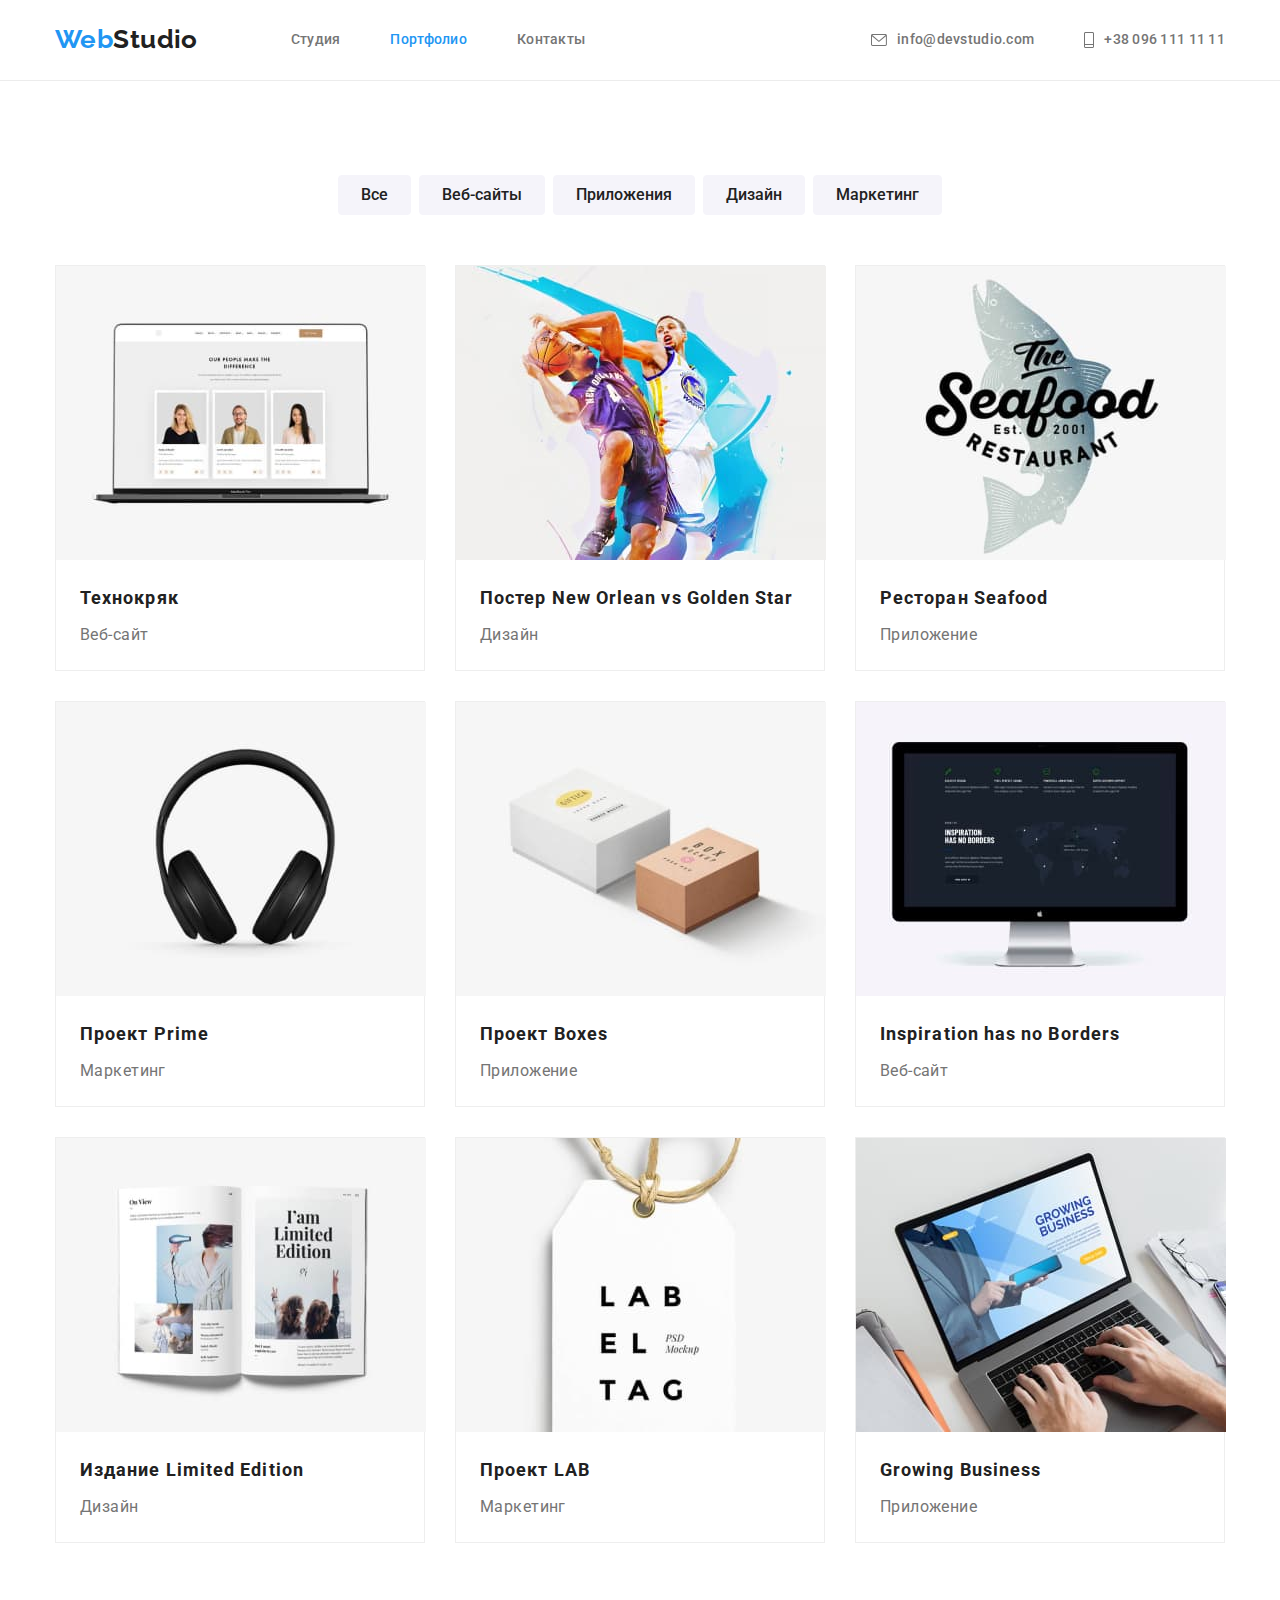
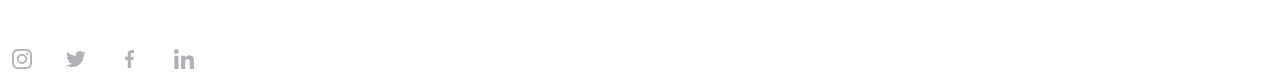
==== portfolio.html @ aae4782d "правка путей в портфолио" ====
<!DOCTYPE html>
<html lang="ru">

<head>
    <meta charset="UTF-8">
    <meta name="viewport" content="width=device-width, initial-scale=1.0">
    <title>hw-4</title>

    <link rel="preconnect" href="https://fonts.gstatic.com">
    <link
        href="https://fonts.googleapis.com/css2?family=Raleway:wght@700&family=Roboto:wght@400;500;700;900&display=swap"
        rel="stylesheet">

    <link rel="stylesheet"
        href="https://cdnjs.cloudflare.com/ajax/libs/modern-normalize/1.0.0/modern-normalize.min.css">

    <link rel="stylesheet" href="./css/main.css">
</head>

<body>
    <!-- шапка сайта -->
    <header class=" header portfolio">
        <div class="container">
            <nav class="site-nav">
                <a href="index.html" class="logo"> <span class="logo-blue">Web</span>Studio</a>
                <ul class="site-nav-list list">
                    <li class="site-nav-item">
                        <a href="./index.html" class="site-nav-link link">Студия</a>
                    </li>
                    <li class="site-nav-item">
                        <a href="./portfolio.html" class="site-nav-link link current">Портфолио</a>
                    </li>
                    <li class="site-nav-item">
                        <a href="" class="site-nav-link link">Контакты</a>
                    </li>
                </ul>
            </nav>

            <ul class="contact-nav-list list">
                <li class="contact-nav-item">
                    <a href="mailto:info@devstudio.com" class="contact-nav-link link" target="_blank">
                        <svg class="envelope" width='16' heigt='12'>
                            <use href="./images/sprite.svg#icon-envelope-opt"></use>
                        </svg>
                        info@devstudio.com
                    </a>
                </li>
                <li class="contact-nav-item">
                    <a href="tel:+380961111111" class="contact-nav-link link">
                        <svg class="telephone" width='10' heigt='16'>
                            <use href="./images/sprite.svg#icon-telephone-opt"></use>
                        </svg>
                        +38 096 111 11 11
                    </a>
                </li>
            </ul>
        </div>
    </header>

    <main>
        <section class="works section-padding">
            <div class="container">
                <!-- этот заголовок скроется css -->
                <h1 class="section-title visually-hidden">Наши работы</h1>

                <ul class="buttons-list list">
                    <li class="buttons-list-item">
                        <button class="button secondary" type="button">Все</button>
                    </li>
                    <li class="buttons-list-item">
                        <button class="button secondary" type="button">Веб-сайты</button>
                    </li>
                    <li class="buttons-list-item">
                        <button class="button secondary" type="button">Приложения</button>
                    </li>
                    <li class="buttons-list-item">
                        <button class="button secondary" type="button">Дизайн</button>
                    </li>
                    <li class="buttons-list-item">
                        <button class="button secondary" type="button">Маркетинг</button>
                    </li>
                </ul>

                <ul class="kard-list list">
                    <li class="kard-list-item">
                        <a href="./portfolio.html" class="link">
                            <img src="./images/our-works/our-work-1-optimize.jpg" width="370" height="294"
                                alt="пример первой работы">
                            <div class="kard-list-info">
                                <h2 class="kard-list-title">Технокряк</h2>
                                <p class="kard-list-text">Веб-сайт</p>
                            </div>

                        </a>
                    </li>
                    <li class="kard-list-item">
                        <a href="./portfolio.html" class="link">
                            <img src="./images/our-works/our-work-2-optimize.jpg" width="370" height="294"
                                alt="пример второй работы">
                            <div class="kard-list-info">
                                <h2 class="kard-list-title">Постер <span lang="en">New Orlean vs Golden Star</span></h2>
                                <p class="kard-list-text">Дизайн</p>
                            </div>

                        </a>
                    </li>
                    <li class="kard-list-item">
                        <a href="./portfolio.html" class="link">
                            <img src="./images/our-works/our-work-3-optmize.jpg" width="370" height="294"
                                alt="пример третьей работы">
                            <div class="kard-list-info">
                                <h2 class="kard-list-title">Ресторан <span lang="en">Seafood</span></h2>
                                <p class="kard-list-text">Приложение</p>
                            </div>

                        </a>
                    </li>
                    <li class="kard-list-item">
                        <a href="./portfolio.html" class="link">
                            <img src="./images/our-works/our-work-4-optimize.jpg" width="370" height="294"
                                alt="пример четвертой работы">
                            <div class="kard-list-info">
                                <h2 class="kard-list-title">Проект <span lang="en">Prime</span></h2>
                                <p class="kard-list-text">Маркетинг</p>
                            </div>

                        </a>
                    </li>
                    <li class="kard-list-item">
                        <a href="./portfolio.html" class="link">
                            <img src="./images/our-works/our-work-5-optimize.jpg" width="370" height="294"
                                alt="пример пятой работы">
                            <div class="kard-list-info">
                                <h2 class="kard-list-title">Проект <span lang="en">Boxes</span></h2>
                                <p class="kard-list-text">Приложение</p>
                            </div>

                        </a>
                    </li>
                    <li class="kard-list-item">
                        <a href="./portfolio.html" class="link">
                            <img src="./images/our-works/our-work-6-optimize.jpg" width="370" height="294"
                                alt="пример шестой работы">
                            <div class="kard-list-info">
                                <h2 class="kard-list-title" lang="en">Inspiration has no Borders</h2>
                                <p class="kard-list-text">Веб-сайт</p>
                            </div>

                        </a>
                    </li>
                    <li class="kard-list-item">
                        <a href="./portfolio.html" class="link">
                            <img src="./images/our-works/our-work-7-optimize.jpg" width="370" height="294"
                                alt="пример седьмой работы">
                            <div class="kard-list-info">
                                <h2 class="kard-list-title">Издание <span lang="en">Limited Edition</span></h2>
                                <p class="kard-list-text">Дизайн</p>
                            </div>

                        </a>
                    </li>
                    <li class="kard-list-item">
                        <a href="./portfolio.html" class="link">
                            <img src="./images/our-works/our-work-8-optimize.jpg" width="370" height="294"
                                alt="пример восьмой работы">
                            <div class="kard-list-info">
                                <h2 class="kard-list-title">Проект <span lang="en">LAB</span></h2>
                                <p class="kard-list-text">Маркетинг</p>
                            </div>

                        </a>
                    </li>
                    <li class="kard-list-item">
                        <a href="./portfolio.html" class="link">
                            <img src="./images/our-works/our-work-9-optimize.jpg" width="370" height="294"
                                alt="пример девятой работы">
                            <div class="kard-list-info">
                                <h2 class="kard-list-title" lang="en">Growing Business</h2>
                                <p class="kard-list-text">Приложение</p>
                            </div>

                        </a>
                    </li>
                </ul>
            </div>
        </section>
    </main>

    <ul class="social-link-list list">
        <li class="social-link-item">
            <a class="social-link-btn" href="" aria-label="Instagram">
                <svg class="social-link-img" width='20' heigt='20'>
                    <use href="./images/sprite.svg#icon-instagram-opt"></use>
                </svg>
            </a>
        </li>
        <li class="social-link-item">
            <a class="social-link-btn" href="" aria-label="Twitter">
                <svg class="social-link-img" width='20' heigt='16'>
                    <use href="./images/sprite.svg#icon-twitter-opt"></use>
                </svg>
            </a>
        </li>
        <li class="social-link-item">
            <a class="social-link-btn" href="" aria-label="Facebook">
                <svg class="social-link-img" width='10' heigt='20'>
                    <use href="./images/sprite.svg#icon-facebook-opt"></use>
                </svg>
            </a>
        </li>
        <li class="social-link-item">
            <a class="social-link-btn" href="" aria-label="LinkedIn">
                <svg class="social-link-img" width='20' heigt='20'>
                    <use href="./images/sprite.svg#icon-linkedin-opt"></use>
                </svg>
            </a>
        </li>
    </ul>
</body>

</html>
---- css/main.css ----
:root {
  --primary-white-color: #ffffff;
  --title-color: #212121;
  --text-primary-color: #757575;
  --link-contact-nav-color: #757575;
  --link-footer-color: rgba(255, 255, 255, 0.6);
  --background-secondary-color: #f5f4fa;
  --background-footer-color: #2f303a;
  --accent-color: #2196f3;
  --soc-link-primary-color: #AFB1B8;
}

body {
  font-family: "Roboto", sans-serif;
  color: var(--text-primary-color);
  background-color: var(--primary-white-color);
  letter-spacing: 0.03em;
  font-size: 14px;
}

/*сброс стилей от браузера*/
h1,
h2,
h3,
h4,
h5,
h6,
p {
  margin: 0;
}

ul,
ol {
  margin: 0;
  padding: 0;
}

img {
  display: block;
}
/* END */

/* классы-утилиты */

.list {
  list-style: none;
}

.link {
  text-decoration: none;
  cursor: pointer;
}

.address {
  font-style: normal;
}

.visually-hidden {
  position: absolute;
  width: 1px;
  height: 1px;
  margin: -1px;
  border: 0;
  padding: 0;
  clip: rect(0 0 0 0);
  overflow: hidden;
}

.container {
  width: 1200px;
  padding-left: 15px;
  padding-right: 15px;
  margin-left: auto;
  margin-right: auto;

}
/* END */

/* SECTION */
.section-padding {
  padding-top: 94px;
  padding-bottom: 94px;
}

.section-title {
  margin-bottom: 50px;

  font-weight: 700;
  font-size: 36px;
  line-height: 1.17;
  text-align: center;
  color: var(--title-color);
}

/* BUTTON */
.button {
  border: 1px solid transparent;
  border-radius: 4px;

  font-family: inherit;
  font-size: 16px;
  cursor: pointer;
}
.button.primary {
  
  padding-top: 10px;
  padding-bottom: 10px;
  padding-left: 32px;
  padding-right: 32px;
  border: 1px solid var(--accent-color);
  box-shadow: 0px 4px 4px rgba(0, 0, 0, 0.15);

  font-weight: 700;
  line-height: 1.87;
  text-align: center;
  color: var(--primary-white-color);
  background-color: var(--accent-color);
  letter-spacing: 0.06em;
}

.button.secondary {
  padding-top: 6px;
  padding-bottom: 6px;
  padding-left: 22px;
  padding-right: 22px;

  border: 1px solid var(--background-secondary-color);
  font-weight: 500;
  line-height: 1.62;
  text-align: center;
  color: var(--title-color);
  background-color: var(--background-secondary-color);
}

.button.secondary:hover,
.button.secondary:focus {
  color: var(--primary-white-color);
  background-color: var(--accent-color);
}

.button.primary:hover,
.button.primary:focus {
  color: var(--primary-white-color);
}
/* BUTTON END */

/* HEADER */

.header .container {
  display: flex;
  align-items: center;
}

.site-nav {
  display: flex;
  align-items: centr;
  margin-right: auto;
}

.site-nav-list {
  display: flex;
  align-items: center;
}

.site-nav-link {
  display: block;
  padding-top: 32px;
  padding-bottom: 32px;
}

.contact-nav-link{
  display: flex;
  align-items: center;
  justify-content: center;
  padding-top: 32px;
  padding-bottom: 32px;
}

.contact-nav-link .telephone{
  padding: 0;
  margin: 0;
  width: 10px;
  height: 16px;
  margin-right: 10px;
  fill: currentColor;
}


.contact-nav-link .envelope{
  width: 16px;
  height: 12px;
  padding: 0;
  margin: 0;
  margin-right: 10px;
  fill: currentColor;
}





.site-nav-item:not(:last-child) {
  margin-right: 50px;
}

.contact-nav-list {
  display: flex;
}



/* .contact-nav-item{
  display: flex;
  text-align: center;
  justify-content: center;
} */

.contact-nav-item:not(:last-child) {
  margin-right: 50px;
}

.logo {
  padding-top: 24px;
  padding-bottom: 24px;
  margin-right: 93px;

  font-family: "Raleway", sans-serif;
  font-weight: 700;
  font-size: 26px;
  line-height: 1.2;
  color: var(--title-color);
  text-decoration: none;
}

.logo-blue {
  color: var(--accent-color);
}

.logo-white {
  color: var(--primary-white-color);
}

.site-nav .link {
  color: var(--title-color);
}

.contact-nav .link {
  color: var(--text-primary-color);
}

.header .link {
  font-weight: 500;
  line-height: 1.14;
  letter-spacing: 0.02em;
  color: inherit;
}

.header .link:hover,
.header .link:focus {
  color: var(--accent-color);
}

.link.current {
  color: var(--accent-color);
}

.header.portfolio{
  border-bottom: 1px solid #ECECEC;;
}
/* HEADER END */

/* HERO */
.hero {
  padding-top: 200px;
  padding-bottom: 200px;
  text-align: center;

  background-color: var(--background-footer-color); 
}

.overlay {
  max-width: 1600px;
  height: 600px;
  margin-left: auto;
 
  background-image: linear-gradient(rgba(47,48,58,0.4), rgba(47,48,58,0.4)),url(../images/hero/hero-optimize.jpg);
  background-repeat: no-repeat;
  background-size: cover;
  background-position: center;

}

.hero-title {
  margin-bottom: 30px;

  font-weight: 900;
  font-size: 44px;
  line-height: 1.36;
  letter-spacing: 0.06em;
  text-transform: uppercase;
  color: var(--primary-white-color);
}
/* HERO END */

/* FEATURE */

.feature-list {
  display: flex;
}

.feature-list-item {
  width: calc((100% - 3 * 30px) / 4);
}

.feature-list-item>.blank{
  display: flex;
  align-items: center;
  justify-content: center;
  margin-bottom: 30px;

  background-color: var(--background-secondary-color);
}

.feature-list-item:not(:last-child) {
  margin-right: 30px;
}

.feature-title {
  margin-bottom: 10px;

  font-weight: 700;
  font-size: inherit;
  line-height: 1.14;
  letter-spacing: 0.03em;
  text-transform: uppercase;
  color: var(--title-color);
}

.feature-text {
  font-weight: 400;
  line-height: 1.71;
}
/* FEATURE  END*/

/* DIRECTIONS */
.directions {
  padding-bottom: 94px;
}

.directions-list {
  display: flex;
}

.directions-list-item {
  width: calc((100% - 30 * 2px) / 3);
}

.directions-list-item:not(:last-child) {
  margin-right: 30px;
}
/* DIRECTIONS END*/

/* TEAM */
.time {
  background-color: var(--background-secondary-color);
}

.time-list {
  display: flex;
}

.time-list-item {
  text-align: center;
  width: calc((100% - 3 * 30px) / 4);
  box-shadow: 0px 1px 3px rgba(0, 0, 0, 0.12), 0px 1px 1px rgba(0, 0, 0, 0.14),
    0px 2px 1px rgba(0, 0, 0, 0.2);
  border-radius: 0px 0px 4px 4px;
}

.time-list-item:not(:last-child) {
  margin-right: 30px;
}

.time-list-info{
  padding-top: 30px;
  padding-bottom: 30px;
  padding-left: 32px;
  padding-right: 32px;
}

.time-title {
  margin-bottom: 10px;

  font-weight: 500;
  font-size: 16px;
  line-height: 1.19;
  color: var(--title-color);
}

.time-text {
  font-weight: 400;
  font-size: 16px;
  line-height: 1.19;
  margin-bottom: 16px;
}

.social-link-list{
  display: flex;
  
}

.social-link-btn{
  display: flex;
  text-align: center;
  justify-content: center;
  width: 44px;
  height: 44px;
  border-radius: 50%;
  color: var(--soc-link-primary-color);
}

.social-link-item:not(:last-child){
  margin-right: 10px;
}


.social-link-btn:hover,
.social-link-btn:focus{
  color: var(--primary-white-color);
  background-color: var(--accent-color);
}

.social-link-img{
  fill: currentColor;
}
/* TEAM END */

/* KLIENTS */
.clients-list{
  display: flex;
}


.klients-btn{
  display: flex;
  align-items: center;
  justify-content: center;
  border: 1px solid var(--soc-link-primary-color);
  border-radius: 4px;
  width: 170px;
  height: 90px;
  color: var(--soc-link-primary-color);
  
}

.klients-btn:hover,
.klients-btn:focus{
  border: 1px solid var(--accent-color);
  color: var(--accent-color);
}

.clients-list-item:not(:last-child){
  margin-right: 30px;
}

.clients-img{
  fill: currentColor;
}

/* KLIENTS END*/

/* PORTFOLIO */

.buttons-list {
  display: flex;
  justify-content: center;
  margin-bottom: 50px;
}

.buttons-list-item:not(:last-child) {
  margin-right: 8px;
}

.kard-list {
  display: flex;
  flex-wrap: wrap;
}

.kard-list-item {
  width: calc((100% - 2 * 30px) / 3);
  border: 1px solid #eeeeee;
}

.kard-list-item:not(:nth-last-child(-n + 3)) {
  margin-bottom: 30px;
}

.kard-list-item:not(:nth-child(3n)) {
  margin-right: 30px;
}

.kard-list-item:hover,
.kard-list-item:focus{
  box-shadow: 0px 1px 1px rgba(0, 0, 0, 0.12), 0px 4px 4px rgba(0, 0, 0, 0.06), 1px 4px 6px rgba(0, 0, 0, 0.16);
}

.kard-list-info{
  padding-top: 20px;
  padding-bottom: 20px;
  padding-left: 24px;
  padding-right: 24px;

  background-color: var(--primary-white-color);
}

.kard-list-title {
  margin-bottom: 4px;

  font-weight: 700;
  font-size: 18px;
  line-height: 2;
  letter-spacing: 0.06em;
  color: var(--title-color);
}

.kard-list-text {
  font-weight: 400;
  font-size: 16px;
  line-height: 1.87;
  color: var(--text-primary-color);
}
/* PORTFOLIO END*/

/* FOOTER */
.footer {
  padding-top: 60px;
  padding-bottom: 60px;

  background-color: var(--background-footer-color);
}

.footer .container{
  display: flex;
}

.footer-contacts{
  margin-right: 70px;
}

.footer .logo {
  display: block;
  padding: 0;
  margin: 0;
  margin-bottom: 20px;
}

.footer-address,
.footer-tel {
  font-weight: 400;
  line-height: 1.7;
}

.footer-address {
  margin-bottom: 9px;

  color: var(--primary-white-color);
}

.footer-address-list-item:not(:last-child) {
  margin-bottom: 9px;
}

.footer-tel {
  color: var(--link-footer-color);
}

.footer-tel:hover,
.footer-tel:focus {
  color: var(--accent-color);
}


.footer-join-text{
  margin-bottom: 20px;

  font-weight: 700;
  font-size: 16.4px;
  line-height: 1.19;
  color: var(--primary-white-color);
}

.footer .social-link-btn{
  background-color: rgba(255, 255, 255, 0.1);
}

.footer .social-link-btn:hover,
.footer .social-link-btn:focus{
  background-color: var(--accent-color);
}

/* FOOTER END*/
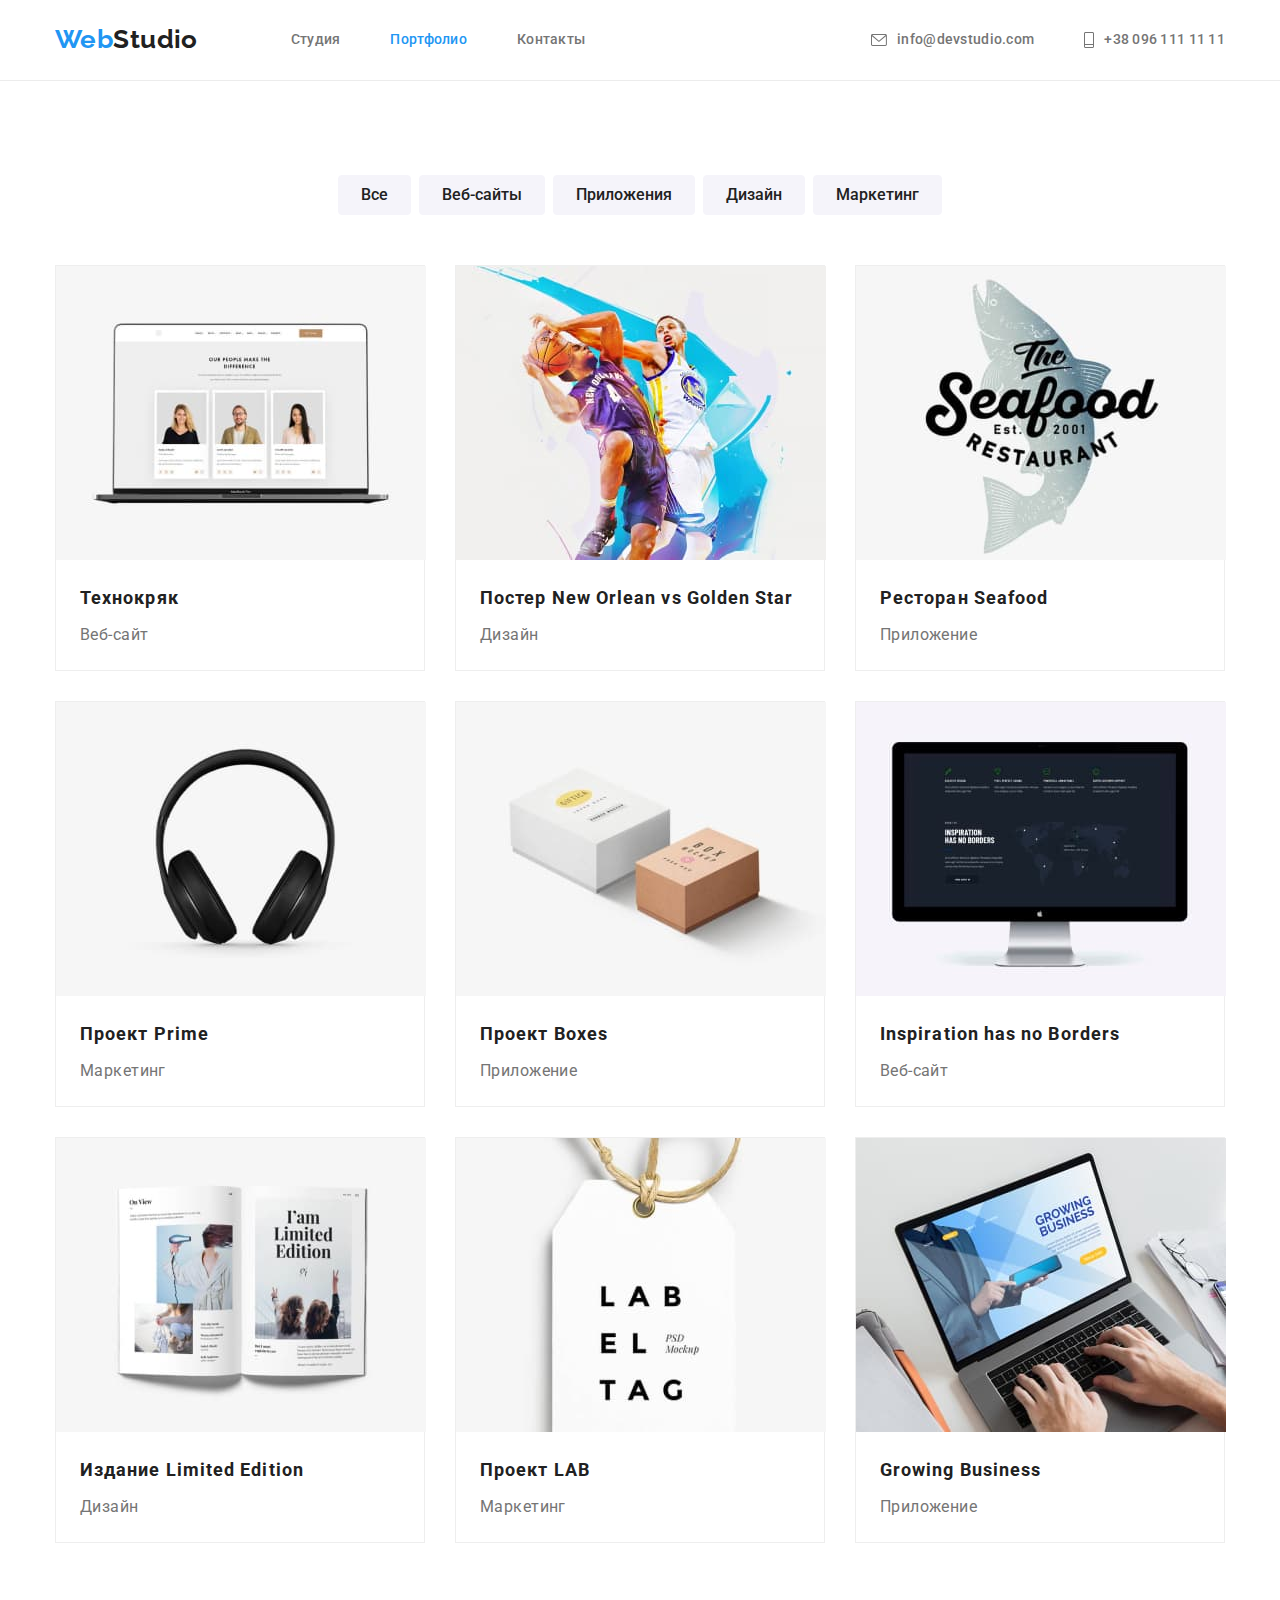
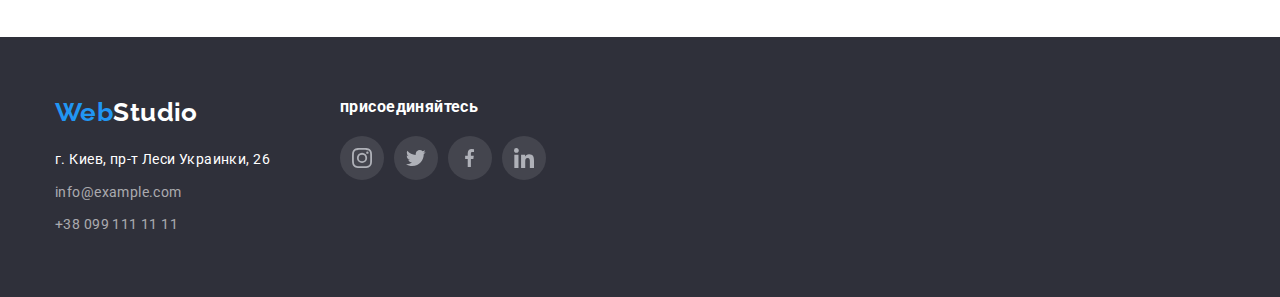
==== commit 6309ca5b: "исправление футера в портфолио" ====
--- a/portfolio.html
+++ b/portfolio.html
@@ -186,36 +186,60 @@
         </section>
     </main>
 
-    <ul class="social-link-list list">
-        <li class="social-link-item">
-            <a class="social-link-btn" href="" aria-label="Instagram">
-                <svg class="social-link-img" width='20' heigt='20'>
-                    <use href="./images/sprite.svg#icon-instagram-opt"></use>
-                </svg>
-            </a>
-        </li>
-        <li class="social-link-item">
-            <a class="social-link-btn" href="" aria-label="Twitter">
-                <svg class="social-link-img" width='20' heigt='16'>
-                    <use href="./images/sprite.svg#icon-twitter-opt"></use>
-                </svg>
-            </a>
-        </li>
-        <li class="social-link-item">
-            <a class="social-link-btn" href="" aria-label="Facebook">
-                <svg class="social-link-img" width='10' heigt='20'>
-                    <use href="./images/sprite.svg#icon-facebook-opt"></use>
-                </svg>
-            </a>
-        </li>
-        <li class="social-link-item">
-            <a class="social-link-btn" href="" aria-label="LinkedIn">
-                <svg class="social-link-img" width='20' heigt='20'>
-                    <use href="./images/sprite.svg#icon-linkedin-opt"></use>
-                </svg>
-            </a>
-        </li>
-    </ul>
+    <footer class="footer">
+        <div class="container">
+            <div class="footer-contacts">
+                <a href="index.html" class="logo"> <span class="logo-blue">Web</span><span
+                        class="logo-white">Studio</span></a>
+                <address class="address">
+                    <p class="footer-address">г. Киев, пр-т Леси Украинки, 26</p>
+                    <ul class="footer-address-list list">
+                        <li class="footer-address-list-item">
+                            <a href="mailto:info@example.com" class="footer-tel link"
+                                target="_blank">info@example.com</a>
+                        </li>
+                        <li class="footer-address-list-item">
+                            <a href="tel:+380991111111" class="footer-tel link">+38 099 111 11 11</a>
+                        </li>
+                    </ul>
+                </address>
+            </div>
+            <div class="footer-join">
+                <p class="footer-join-text">присоединяйтесь</p>
+                <ul class="social-link-list list">
+                    <li class="social-link-item">
+                        <a class="social-link-btn" href="" aria-label="Instagram">
+                            <svg class="social-link-img" width='20' heigt='20'>
+                                <use href="./images/sprite.svg#icon-instagram-opt"></use>
+                            </svg>
+                        </a>
+                    </li>
+                    <li class="social-link-item">
+                        <a class="social-link-btn" href="" aria-label="Twitter">
+                            <svg class="social-link-img" width='20' heigt='16'>
+                                <use href="./images/sprite.svg#icon-twitter-opt"></use>
+                            </svg>
+                        </a>
+                    </li>
+                    <li class="social-link-item">
+                        <a class="social-link-btn" href="" aria-label="Facebook">
+                            <svg class="social-link-img" width='10' heigt='20'>
+                                <use href="./images/sprite.svg#icon-facebook-opt"></use>
+                            </svg>
+                        </a>
+                    </li>
+                    <li class="social-link-item">
+                        <a class="social-link-btn" href="" aria-label="LinkedIn">
+                            <svg class="social-link-img" width='20' heigt='20'>
+                                <use href="./images/sprite.svg#icon-linkedin-opt"></use>
+                            </svg>
+                        </a>
+                    </li>
+                </ul>
+            </div>
+
+        </div>
+    </footer>
 </body>
 
 </html>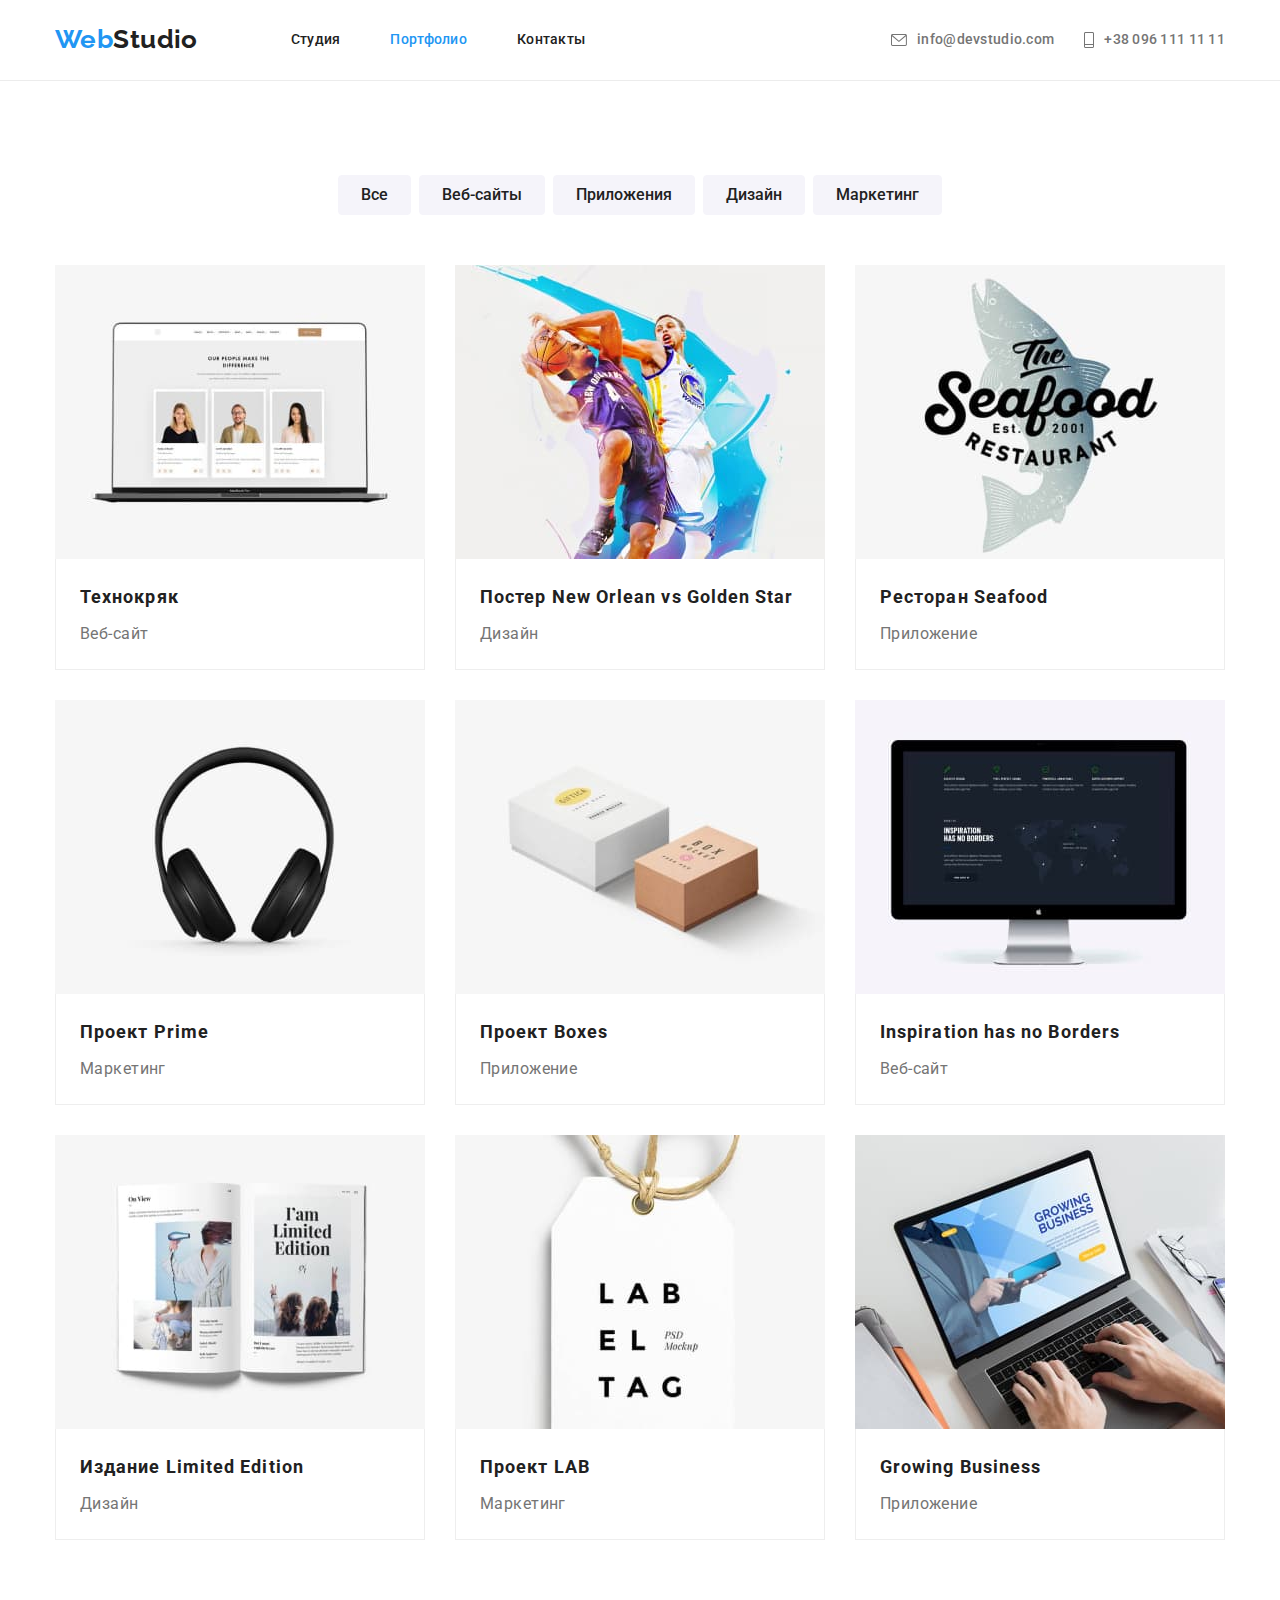
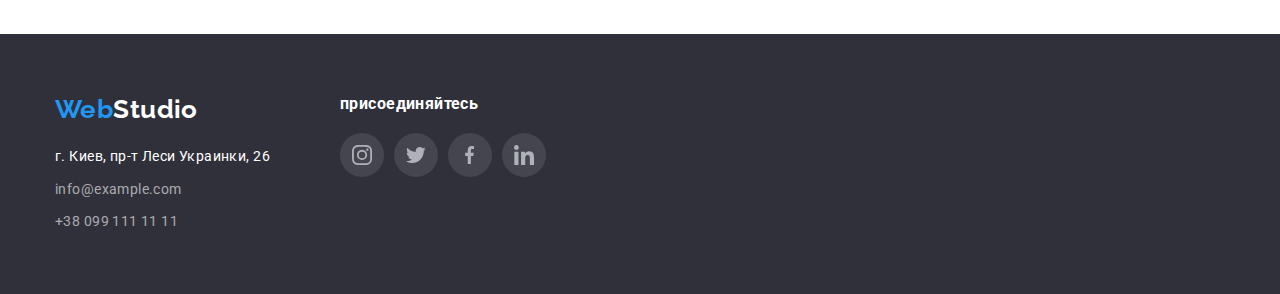
==== commit 6c8bc732: "корректировка" ====
--- a/portfolio.html
+++ b/portfolio.html
@@ -19,7 +19,7 @@
 
 <body>
     <!-- шапка сайта -->
-    <header class=" header portfolio">
+    <header class=" header button-line">
         <div class="container">
             <nav class="site-nav">
                 <a href="index.html" class="logo"> <span class="logo-blue">Web</span>Studio</a>
--- a/css/main.css
+++ b/css/main.css
@@ -151,6 +151,17 @@
   align-items: center;
 }
 
+.header .link {
+  font-weight: 500;
+  line-height: 1.14;
+  letter-spacing: 0.02em;
+}
+
+.header .link:hover,
+.header .link:focus {
+  color: var(--accent-color);
+}
+
 .site-nav {
   display: flex;
   align-items: centr;
@@ -160,12 +171,30 @@
 .site-nav-list {
   display: flex;
   align-items: center;
+}
+
+.site-nav-item:not(:last-child) {
+  margin-right: 50px;
 }
 
 .site-nav-link {
   display: block;
   padding-top: 32px;
   padding-bottom: 32px;
+
+  color: var(--title-color);
+}
+
+.site-nav-link.current {
+  color: var(--accent-color);
+}
+
+.contact-nav-list {
+  display: flex;
+}
+
+.contact-nav-item:not(:last-child) {
+  margin-right: 30px;
 }
 
 .contact-nav-link{
@@ -174,6 +203,8 @@
   justify-content: center;
   padding-top: 32px;
   padding-bottom: 32px;
+
+  color: inherit;
 }
 
 .contact-nav-link .telephone{
@@ -195,30 +226,6 @@
   fill: currentColor;
 }
 
-
-
-
-
-.site-nav-item:not(:last-child) {
-  margin-right: 50px;
-}
-
-.contact-nav-list {
-  display: flex;
-}
-
-
-
-/* .contact-nav-item{
-  display: flex;
-  text-align: center;
-  justify-content: center;
-} */
-
-.contact-nav-item:not(:last-child) {
-  margin-right: 50px;
-}
-
 .logo {
   padding-top: 24px;
   padding-bottom: 24px;
@@ -240,31 +247,7 @@
   color: var(--primary-white-color);
 }
 
-.site-nav .link {
-  color: var(--title-color);
-}
-
-.contact-nav .link {
-  color: var(--text-primary-color);
-}
-
-.header .link {
-  font-weight: 500;
-  line-height: 1.14;
-  letter-spacing: 0.02em;
-  color: inherit;
-}
-
-.header .link:hover,
-.header .link:focus {
-  color: var(--accent-color);
-}
-
-.link.current {
-  color: var(--accent-color);
-}
-
-.header.portfolio{
+.header.button-line{
   border-bottom: 1px solid #ECECEC;;
 }
 /* HEADER END */
@@ -488,7 +471,6 @@
 
 .kard-list-item {
   width: calc((100% - 2 * 30px) / 3);
-  border: 1px solid #eeeeee;
 }
 
 .kard-list-item:not(:nth-last-child(-n + 3)) {
@@ -509,6 +491,9 @@
   padding-bottom: 20px;
   padding-left: 24px;
   padding-right: 24px;
+  border-left: 1px solid#eeeeee;
+  border-right: 1px solid#eeeeee;
+  border-bottom: 1px solid#eeeeee;
 
   background-color: var(--primary-white-color);
 }
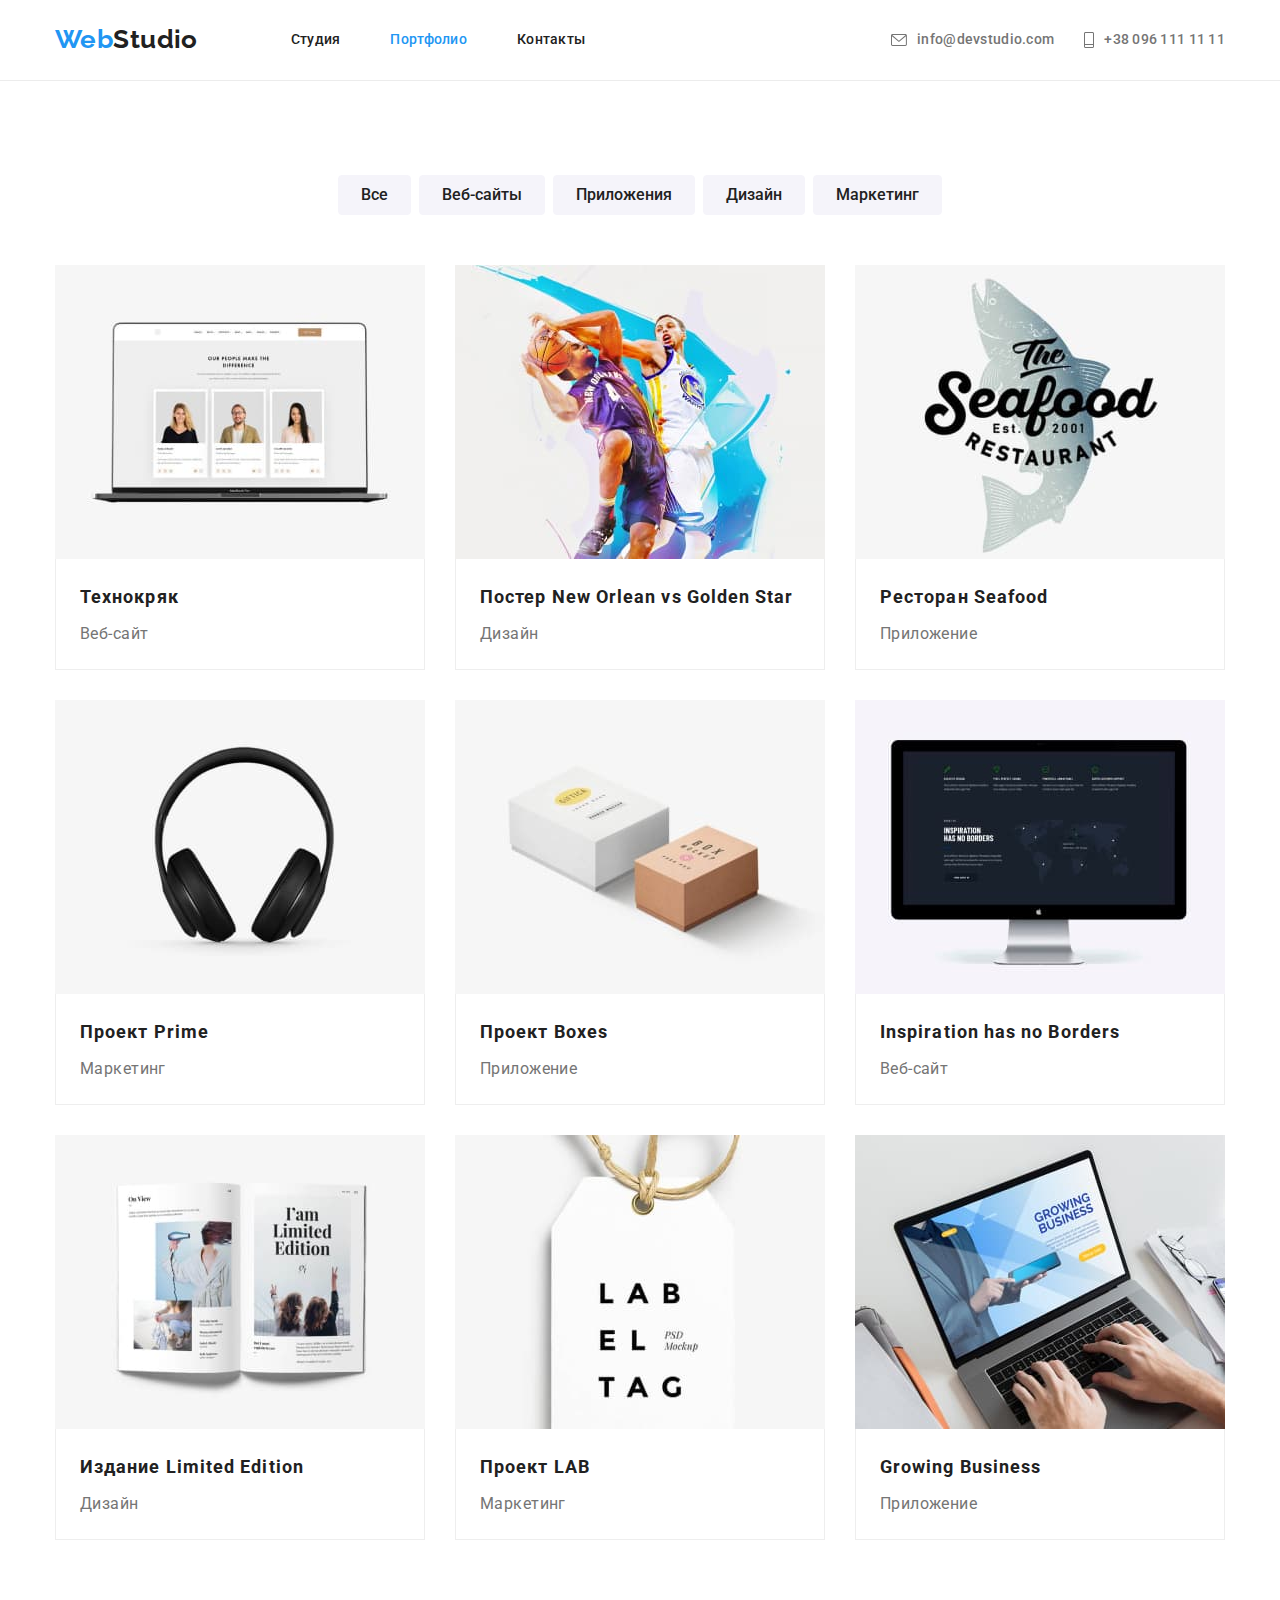
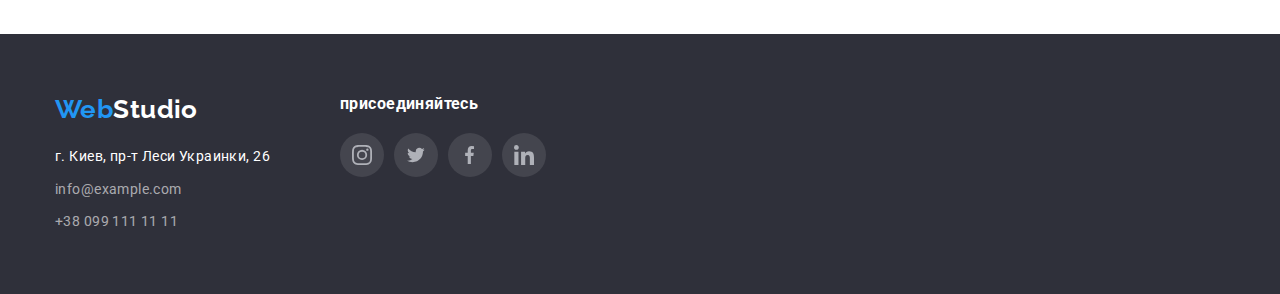
==== commit cfae2809: "ytp bp" ====
--- a/portfolio.html
+++ b/portfolio.html
@@ -19,7 +19,7 @@
 
 <body>
     <!-- шапка сайта -->
-    <header class=" header button-line">
+    <header class=" header bottom-line">
         <div class="container">
             <nav class="site-nav">
                 <a href="index.html" class="logo"> <span class="logo-blue">Web</span>Studio</a>
@@ -39,7 +39,7 @@
             <ul class="contact-nav-list list">
                 <li class="contact-nav-item">
                     <a href="mailto:info@devstudio.com" class="contact-nav-link link" target="_blank">
-                        <svg class="envelope" width='16' heigt='12'>
+                        <svg class="link-img" width = '16' height = '12'>
                             <use href="./images/sprite.svg#icon-envelope-opt"></use>
                         </svg>
                         info@devstudio.com
@@ -47,7 +47,7 @@
                 </li>
                 <li class="contact-nav-item">
                     <a href="tel:+380961111111" class="contact-nav-link link">
-                        <svg class="telephone" width='10' heigt='16'>
+                        <svg class="link-img" width ='10' height ='16'>
                             <use href="./images/sprite.svg#icon-telephone-opt"></use>
                         </svg>
                         +38 096 111 11 11
@@ -209,28 +209,28 @@
                 <ul class="social-link-list list">
                     <li class="social-link-item">
                         <a class="social-link-btn" href="" aria-label="Instagram">
-                            <svg class="social-link-img" width='20' heigt='20'>
+                            <svg class="social-link-img" width='20' height='20'>
                                 <use href="./images/sprite.svg#icon-instagram-opt"></use>
                             </svg>
                         </a>
                     </li>
                     <li class="social-link-item">
                         <a class="social-link-btn" href="" aria-label="Twitter">
-                            <svg class="social-link-img" width='20' heigt='16'>
+                            <svg class="social-link-img" width='20' height='16'>
                                 <use href="./images/sprite.svg#icon-twitter-opt"></use>
                             </svg>
                         </a>
                     </li>
                     <li class="social-link-item">
                         <a class="social-link-btn" href="" aria-label="Facebook">
-                            <svg class="social-link-img" width='10' heigt='20'>
+                            <svg class="social-link-img" width='10' height='20'>
                                 <use href="./images/sprite.svg#icon-facebook-opt"></use>
                             </svg>
                         </a>
                     </li>
                     <li class="social-link-item">
                         <a class="social-link-btn" href="" aria-label="LinkedIn">
-                            <svg class="social-link-img" width='20' heigt='20'>
+                            <svg class="social-link-img" width='20' height='20'>
                                 <use href="./images/sprite.svg#icon-linkedin-opt"></use>
                             </svg>
                         </a>
--- a/css/main.css
+++ b/css/main.css
@@ -7,7 +7,7 @@
   --background-secondary-color: #f5f4fa;
   --background-footer-color: #2f303a;
   --accent-color: #2196f3;
-  --soc-link-primary-color: #AFB1B8;
+  --soc-link-primary-color: #afb1b8;
 }
 
 body {
@@ -72,7 +72,6 @@
   padding-right: 15px;
   margin-left: auto;
   margin-right: auto;
-
 }
 /* END */
 
@@ -102,7 +101,6 @@
   cursor: pointer;
 }
 .button.primary {
-  
   padding-top: 10px;
   padding-bottom: 10px;
   padding-left: 32px;
@@ -197,7 +195,7 @@
   margin-right: 30px;
 }
 
-.contact-nav-link{
+.contact-nav-link {
   display: flex;
   align-items: center;
   justify-content: center;
@@ -207,21 +205,7 @@
   color: inherit;
 }
 
-.contact-nav-link .telephone{
-  padding: 0;
-  margin: 0;
-  width: 10px;
-  height: 16px;
-  margin-right: 10px;
-  fill: currentColor;
-}
-
-
-.contact-nav-link .envelope{
-  width: 16px;
-  height: 12px;
-  padding: 0;
-  margin: 0;
+.contact-nav-link > .link-img {
   margin-right: 10px;
   fill: currentColor;
 }
@@ -246,10 +230,19 @@
 .logo-white {
   color: var(--primary-white-color);
 }
-
-.header.button-line{
-  border-bottom: 1px solid #ECECEC;;
-}
+.header.bottom-line {
+  border-bottom: 1px solid #ececec;
+}
+
+/* через псевдоелемент */
+/* .header.bottom-line::after{
+  content: "";
+  display: block;
+  height: 1px;
+  background-position: bottom;
+
+  background-color: #ECECEC; 
+} */
 /* HEADER END */
 
 /* HERO */
@@ -258,19 +251,22 @@
   padding-bottom: 200px;
   text-align: center;
 
-  background-color: var(--background-footer-color); 
+  background-color: var(--background-footer-color);
 }
 
 .overlay {
   max-width: 1600px;
   height: 600px;
-  margin-left: auto;
- 
-  background-image: linear-gradient(rgba(47,48,58,0.4), rgba(47,48,58,0.4)),url(../images/hero/hero-optimize.jpg);
+  margin: 0 auto;
+
+  background-image: linear-gradient(
+      rgba(47, 48, 58, 0.4),
+      rgba(47, 48, 58, 0.4)
+    ),
+    url(../images/hero/hero-optimize.jpg);
   background-repeat: no-repeat;
   background-size: cover;
   background-position: center;
-
 }
 
 .hero-title {
@@ -295,13 +291,18 @@
   width: calc((100% - 3 * 30px) / 4);
 }
 
-.feature-list-item>.blank{
+.feature-list-item > .blank {
   display: flex;
   align-items: center;
   justify-content: center;
   margin-bottom: 30px;
-
+  width: 100%;
+  height: 120px;
   background-color: var(--background-secondary-color);
+}
+
+.blank-img{
+  fill: var(--title-color);
 }
 
 .feature-list-item:not(:last-child) {
@@ -364,7 +365,7 @@
   margin-right: 30px;
 }
 
-.time-list-info{
+.time-list-info {
   padding-top: 30px;
   padding-bottom: 30px;
   padding-left: 32px;
@@ -387,12 +388,13 @@
   margin-bottom: 16px;
 }
 
-.social-link-list{
-  display: flex;
-  
-}
-
-.social-link-btn{
+.social-link-list {
+  display: flex;
+  text-align: center;
+  justify-content: center;
+}
+
+.social-link-btn {
   display: flex;
   text-align: center;
   justify-content: center;
@@ -402,29 +404,31 @@
   color: var(--soc-link-primary-color);
 }
 
-.social-link-item:not(:last-child){
+.social-link-item:not(:last-child) {
   margin-right: 10px;
 }
 
-
 .social-link-btn:hover,
-.social-link-btn:focus{
+.social-link-btn:focus {
   color: var(--primary-white-color);
   background-color: var(--accent-color);
 }
 
-.social-link-img{
+.social-link-img {
+  display: block;
+  margin-top: auto;
+  margin-bottom: auto;
+
   fill: currentColor;
 }
 /* TEAM END */
 
 /* KLIENTS */
-.clients-list{
-  display: flex;
-}
-
-
-.klients-btn{
+.clients-list {
+  display: flex;
+}
+
+.klients-btn {
   display: flex;
   align-items: center;
   justify-content: center;
@@ -433,20 +437,19 @@
   width: 170px;
   height: 90px;
   color: var(--soc-link-primary-color);
-  
 }
 
 .klients-btn:hover,
-.klients-btn:focus{
+.klients-btn:focus {
   border: 1px solid var(--accent-color);
   color: var(--accent-color);
 }
 
-.clients-list-item:not(:last-child){
+.clients-list-item:not(:last-child) {
   margin-right: 30px;
 }
 
-.clients-img{
+.clients-img {
   fill: currentColor;
 }
 
@@ -482,11 +485,12 @@
 }
 
 .kard-list-item:hover,
-.kard-list-item:focus{
-  box-shadow: 0px 1px 1px rgba(0, 0, 0, 0.12), 0px 4px 4px rgba(0, 0, 0, 0.06), 1px 4px 6px rgba(0, 0, 0, 0.16);
-}
-
-.kard-list-info{
+.kard-list-item:focus {
+  box-shadow: 0px 1px 1px rgba(0, 0, 0, 0.12), 0px 4px 4px rgba(0, 0, 0, 0.06),
+    1px 4px 6px rgba(0, 0, 0, 0.16);
+}
+
+.kard-list-info {
   padding-top: 20px;
   padding-bottom: 20px;
   padding-left: 24px;
@@ -524,11 +528,11 @@
   background-color: var(--background-footer-color);
 }
 
-.footer .container{
-  display: flex;
-}
-
-.footer-contacts{
+.footer .container {
+  display: flex;
+}
+
+.footer-contacts {
   margin-right: 70px;
 }
 
@@ -564,8 +568,7 @@
   color: var(--accent-color);
 }
 
-
-.footer-join-text{
+.footer-join-text {
   margin-bottom: 20px;
 
   font-weight: 700;
@@ -574,15 +577,13 @@
   color: var(--primary-white-color);
 }
 
-.footer .social-link-btn{
+.footer .social-link-btn {
   background-color: rgba(255, 255, 255, 0.1);
 }
 
 .footer .social-link-btn:hover,
-.footer .social-link-btn:focus{
+.footer .social-link-btn:focus {
   background-color: var(--accent-color);
 }
 
 /* FOOTER END*/
-
-
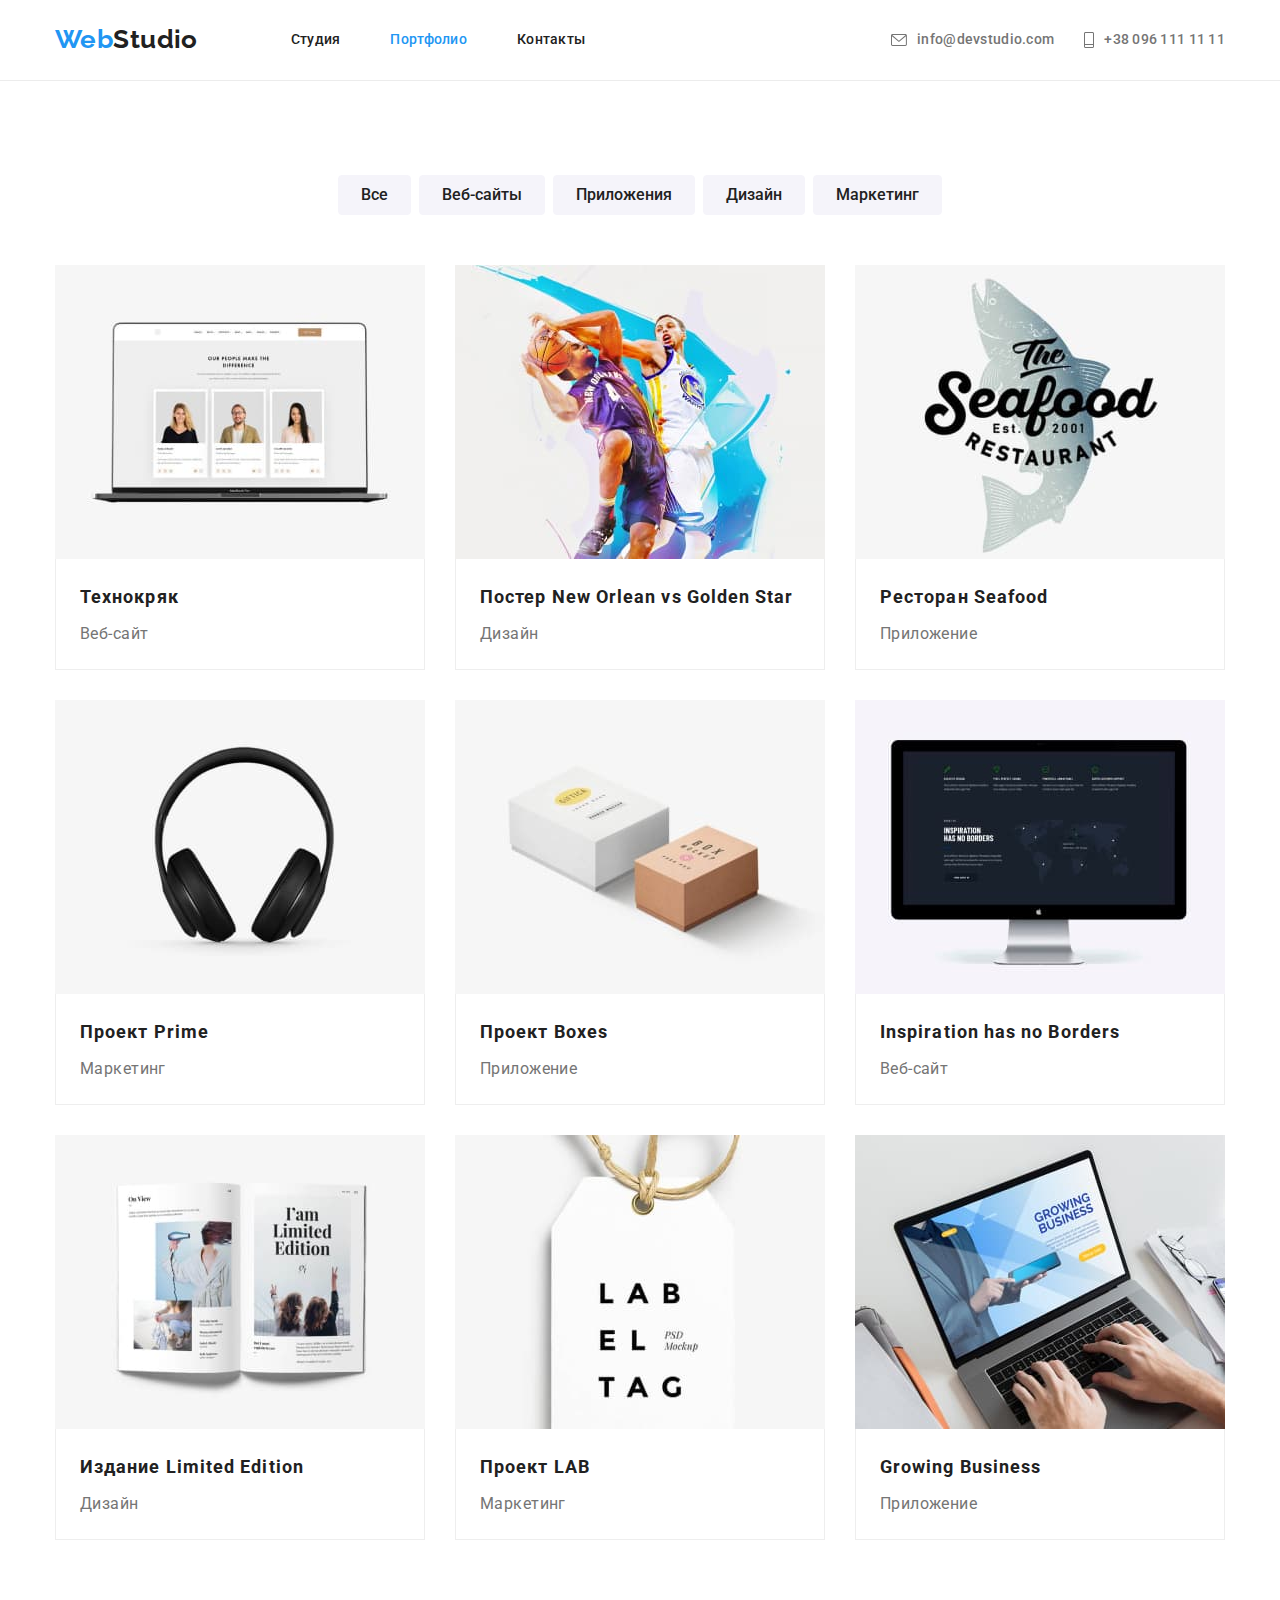
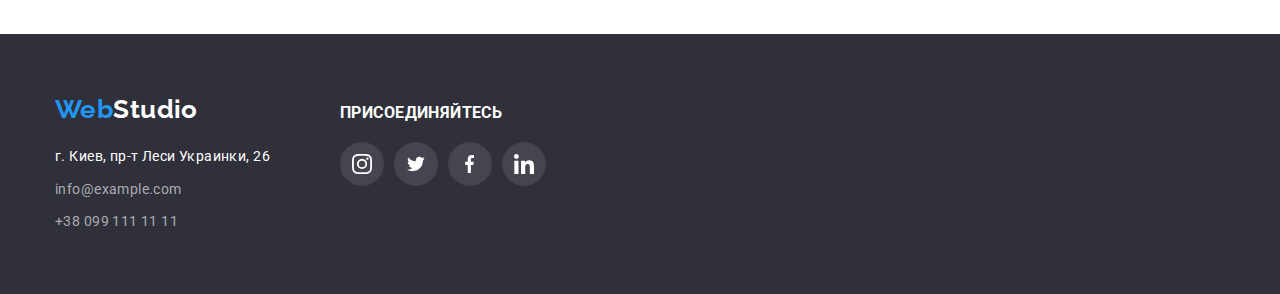
==== commit 400b12ec: "сделал исправления Алены" ====
--- a/portfolio.html
+++ b/portfolio.html
@@ -81,102 +81,102 @@
                     </li>
                 </ul>
 
-                <ul class="kard-list list">
-                    <li class="kard-list-item">
-                        <a href="./portfolio.html" class="link">
+                <ul class="card-list list">
+                    <li class="сard-list-item">
+                        <a href="./portfolio.html" class="card-list-link link">
                             <img src="./images/our-works/our-work-1-optimize.jpg" width="370" height="294"
                                 alt="пример первой работы">
-                            <div class="kard-list-info">
-                                <h2 class="kard-list-title">Технокряк</h2>
-                                <p class="kard-list-text">Веб-сайт</p>
-                            </div>
-
-                        </a>
-                    </li>
-                    <li class="kard-list-item">
-                        <a href="./portfolio.html" class="link">
+                            <div class="card-list-info">
+                                <h2 class="card-list-title">Технокряк</h2>
+                                <p class="card-list-text">Веб-сайт</p>
+                            </div>
+
+                        </a>
+                    </li>
+                    <li class="сard-list-item">
+                        <a href="./portfolio.html" class="card-list-link link">
                             <img src="./images/our-works/our-work-2-optimize.jpg" width="370" height="294"
                                 alt="пример второй работы">
-                            <div class="kard-list-info">
-                                <h2 class="kard-list-title">Постер <span lang="en">New Orlean vs Golden Star</span></h2>
-                                <p class="kard-list-text">Дизайн</p>
-                            </div>
-
-                        </a>
-                    </li>
-                    <li class="kard-list-item">
-                        <a href="./portfolio.html" class="link">
+                            <div class="card-list-info">
+                                <h2 class="card-list-title">Постер <span lang="en">New Orlean vs Golden Star</span></h2>
+                                <p class="card-list-text">Дизайн</p>
+                            </div>
+
+                        </a>
+                    </li>
+                    <li class="сard-list-item">
+                        <a href="./portfolio.html" class="card-list-link link">
                             <img src="./images/our-works/our-work-3-optmize.jpg" width="370" height="294"
                                 alt="пример третьей работы">
-                            <div class="kard-list-info">
-                                <h2 class="kard-list-title">Ресторан <span lang="en">Seafood</span></h2>
-                                <p class="kard-list-text">Приложение</p>
-                            </div>
-
-                        </a>
-                    </li>
-                    <li class="kard-list-item">
-                        <a href="./portfolio.html" class="link">
+                            <div class="card-list-info">
+                                <h2 class="card-list-title">Ресторан <span lang="en">Seafood</span></h2>
+                                <p class="card-list-text">Приложение</p>
+                            </div>
+
+                        </a>
+                    </li>
+                    <li class="сard-list-item">
+                        <a href="./portfolio.html" class="card-list-link link">
                             <img src="./images/our-works/our-work-4-optimize.jpg" width="370" height="294"
                                 alt="пример четвертой работы">
-                            <div class="kard-list-info">
-                                <h2 class="kard-list-title">Проект <span lang="en">Prime</span></h2>
-                                <p class="kard-list-text">Маркетинг</p>
-                            </div>
-
-                        </a>
-                    </li>
-                    <li class="kard-list-item">
-                        <a href="./portfolio.html" class="link">
+                            <div class="card-list-info">
+                                <h2 class="card-list-title">Проект <span lang="en">Prime</span></h2>
+                                <p class="card-list-text">Маркетинг</p>
+                            </div>
+
+                        </a>
+                    </li>
+                    <li class="сard-list-item">
+                        <a href="./portfolio.html" class="card-list-link link">
                             <img src="./images/our-works/our-work-5-optimize.jpg" width="370" height="294"
                                 alt="пример пятой работы">
-                            <div class="kard-list-info">
-                                <h2 class="kard-list-title">Проект <span lang="en">Boxes</span></h2>
-                                <p class="kard-list-text">Приложение</p>
-                            </div>
-
-                        </a>
-                    </li>
-                    <li class="kard-list-item">
-                        <a href="./portfolio.html" class="link">
+                            <div class="card-list-info">
+                                <h2 class="card-list-title">Проект <span lang="en">Boxes</span></h2>
+                                <p class="card-list-text">Приложение</p>
+                            </div>
+
+                        </a>
+                    </li>
+                    <li class="сard-list-item">
+                        <a href="./portfolio.html" class="card-list-link link">
                             <img src="./images/our-works/our-work-6-optimize.jpg" width="370" height="294"
                                 alt="пример шестой работы">
-                            <div class="kard-list-info">
-                                <h2 class="kard-list-title" lang="en">Inspiration has no Borders</h2>
-                                <p class="kard-list-text">Веб-сайт</p>
-                            </div>
-
-                        </a>
-                    </li>
-                    <li class="kard-list-item">
-                        <a href="./portfolio.html" class="link">
+                            <div class="card-list-info">
+                                <h2 class="card-list-title" lang="en">Inspiration has no Borders</h2>
+                                <p class="card-list-text">Веб-сайт</p>
+                            </div>
+
+                        </a>
+                    </li>
+                    <li class="сard-list-item">
+                        <a href="./portfolio.html" class="card-list-link link">
                             <img src="./images/our-works/our-work-7-optimize.jpg" width="370" height="294"
                                 alt="пример седьмой работы">
-                            <div class="kard-list-info">
-                                <h2 class="kard-list-title">Издание <span lang="en">Limited Edition</span></h2>
-                                <p class="kard-list-text">Дизайн</p>
-                            </div>
-
-                        </a>
-                    </li>
-                    <li class="kard-list-item">
-                        <a href="./portfolio.html" class="link">
+                            <div class="card-list-info">
+                                <h2 class="card-list-title">Издание <span lang="en">Limited Edition</span></h2>
+                                <p class="card-list-text">Дизайн</p>
+                            </div>
+
+                        </a>
+                    </li>
+                    <li class="сard-list-item">
+                        <a href="./portfolio.html" class="card-list-link link">
                             <img src="./images/our-works/our-work-8-optimize.jpg" width="370" height="294"
                                 alt="пример восьмой работы">
-                            <div class="kard-list-info">
-                                <h2 class="kard-list-title">Проект <span lang="en">LAB</span></h2>
-                                <p class="kard-list-text">Маркетинг</p>
-                            </div>
-
-                        </a>
-                    </li>
-                    <li class="kard-list-item">
-                        <a href="./portfolio.html" class="link">
+                            <div class="card-list-info">
+                                <h2 class="card-list-title">Проект <span lang="en">LAB</span></h2>
+                                <p class="card-list-text">Маркетинг</p>
+                            </div>
+
+                        </a>
+                    </li>
+                    <li class="сard-list-item">
+                        <a href="./portfolio.html" class="card-list-link link">
                             <img src="./images/our-works/our-work-9-optimize.jpg" width="370" height="294"
                                 alt="пример девятой работы">
-                            <div class="kard-list-info">
-                                <h2 class="kard-list-title" lang="en">Growing Business</h2>
-                                <p class="kard-list-text">Приложение</p>
+                            <div class="card-list-info">
+                                <h2 class="card-list-title" lang="en">Growing Business</h2>
+                                <p class="card-list-text">Приложение</p>
                             </div>
 
                         </a>
--- a/css/main.css
+++ b/css/main.css
@@ -370,6 +370,8 @@
   padding-bottom: 30px;
   padding-left: 32px;
   padding-right: 32px;
+
+  background-color: var(--primary-white-color);
 }
 
 .time-title {
@@ -390,22 +392,23 @@
 
 .social-link-list {
   display: flex;
-  text-align: center;
-  justify-content: center;
+
+  /* justify-content: space-between; */
+}
+
+.social-link-item:not(:last-child) {
+  margin-right: 10px;
 }
 
 .social-link-btn {
   display: flex;
-  text-align: center;
+  align-items: center;
   justify-content: center;
   width: 44px;
   height: 44px;
   border-radius: 50%;
+
   color: var(--soc-link-primary-color);
-}
-
-.social-link-item:not(:last-child) {
-  margin-right: 10px;
 }
 
 .social-link-btn:hover,
@@ -415,10 +418,6 @@
 }
 
 .social-link-img {
-  display: block;
-  margin-top: auto;
-  margin-bottom: auto;
-
   fill: currentColor;
 }
 /* TEAM END */
@@ -467,30 +466,40 @@
   margin-right: 8px;
 }
 
-.kard-list {
+.card-list {
   display: flex;
   flex-wrap: wrap;
 }
 
-.kard-list-item {
+.сard-list-item {
   width: calc((100% - 2 * 30px) / 3);
 }
 
-.kard-list-item:not(:nth-last-child(-n + 3)) {
+.сard-list-item:not(:nth-last-child(-n + 3)) {
   margin-bottom: 30px;
 }
 
-.kard-list-item:not(:nth-child(3n)) {
+.сard-list-item:not(:nth-child(3n)) {
   margin-right: 30px;
 }
 
-.kard-list-item:hover,
-.kard-list-item:focus {
+.card-list-link{
+  display: block;
+}
+
+.card-list-link:hover,
+.card-list-link:focus {
   box-shadow: 0px 1px 1px rgba(0, 0, 0, 0.12), 0px 4px 4px rgba(0, 0, 0, 0.06),
     1px 4px 6px rgba(0, 0, 0, 0.16);
 }
 
-.kard-list-info {
+/* .сard-list-item:hover,
+.сard-list-item:focus {
+  box-shadow: 0px 1px 1px rgba(0, 0, 0, 0.12), 0px 4px 4px rgba(0, 0, 0, 0.06),
+    1px 4px 6px rgba(0, 0, 0, 0.16);
+} */
+
+.card-list-info {
   padding-top: 20px;
   padding-bottom: 20px;
   padding-left: 24px;
@@ -502,7 +511,7 @@
   background-color: var(--primary-white-color);
 }
 
-.kard-list-title {
+.card-list-title {
   margin-bottom: 4px;
 
   font-weight: 700;
@@ -512,7 +521,7 @@
   color: var(--title-color);
 }
 
-.kard-list-text {
+.card-list-text {
   font-weight: 400;
   font-size: 16px;
   line-height: 1.87;
@@ -530,6 +539,7 @@
 
 .footer .container {
   display: flex;
+  align-items: baseline;
 }
 
 .footer-contacts {
@@ -575,10 +585,12 @@
   font-size: 16.4px;
   line-height: 1.19;
   color: var(--primary-white-color);
+  text-transform: uppercase;
 }
 
 .footer .social-link-btn {
   background-color: rgba(255, 255, 255, 0.1);
+  color: var(--primary-white-color);
 }
 
 .footer .social-link-btn:hover,
@@ -586,4 +598,8 @@
   background-color: var(--accent-color);
 }
 
+.footer .social-link-img{
+  fill: currentColor;
+}
+
 /* FOOTER END*/
